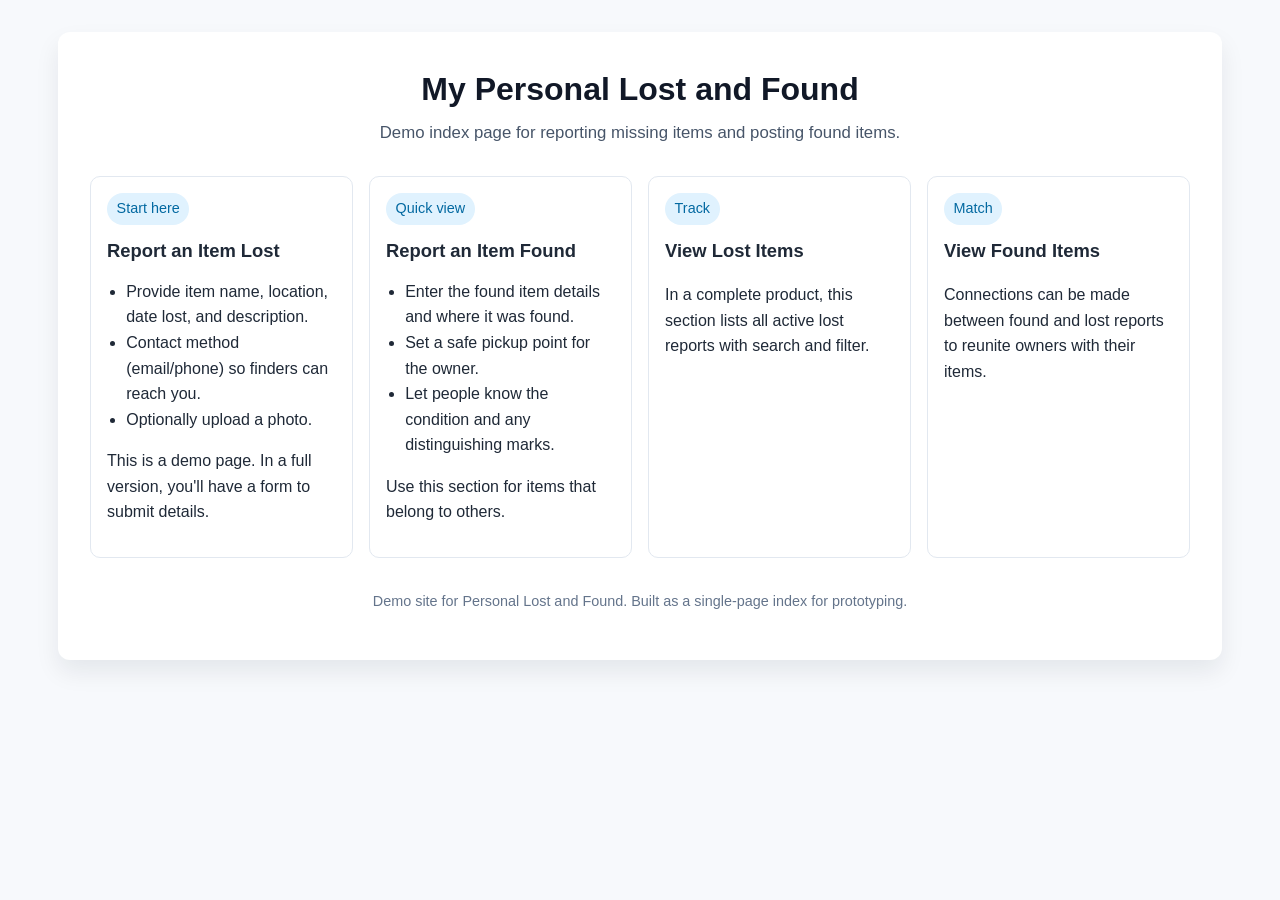
==== index.html @ 0f275112 "Added index and css" ====
<!DOCTYPE html>
<html lang="en">
<head>
  <meta charset="UTF-8" />
  <meta name="viewport" content="width=device-width, initial-scale=1.0" />
  <title>My Personal Lost and Found (Demo)</title>
  <link rel="stylesheet" href="styles.css" />
</head>
<body>
  <div class="container">
    <header>
      <h1>My Personal Lost and Found</h1>
      <p class="tagline">Demo index page for reporting missing items and posting found items.</p>
    </header>

    <section>
      <div class="grid">
        <article class="card">
          <span class="badge">Start here</span>
          <h2>Report an Item Lost</h2>
          <ul>
            <li>Provide item name, location, date lost, and description.</li>
            <li>Contact method (email/phone) so finders can reach you.</li>
            <li>Optionally upload a photo.</li>
          </ul>
          <p>This is a demo page. In a full version, you'll have a form to submit details.</p>
        </article>

        <article class="card">
          <span class="badge">Quick view</span>
          <h2>Report an Item Found</h2>
          <ul>
            <li>Enter the found item details and where it was found.</li>
            <li>Set a safe pickup point for the owner.</li>
            <li>Let people know the condition and any distinguishing marks.</li>
          </ul>
          <p>Use this section for items that belong to others.</p>
        </article>

        <article class="card">
          <span class="badge">Track</span>
          <h2>View Lost Items</h2>
          <p>In a complete product, this section lists all active lost reports with search and filter.</p>
        </article>

        <article class="card">
          <span class="badge">Match</span>
          <h2>View Found Items</h2>
          <p>Connections can be made between found and lost reports to reunite owners with their items.</p>
        </article>
      </div>
    </section>

    <footer>
      <p>Demo site for Personal Lost and Found. Built as a single-page index for prototyping.</p>
    </footer>
  </div>
</body>
</html>
---- styles.css ----
body {
  margin: 0;
  font-family: Arial, sans-serif;
  line-height: 1.6;
  background: #f7f9fc;
  color: #1f2937;
}

.container {
  width: min(1100px, 90%);
  margin: 2rem auto;
  background: #ffffff;
  border-radius: 12px;
  box-shadow: 0 12px 24px rgba(15, 23, 42, 0.08);
  padding: 2rem;
}

header {
  text-align: center;
}

h1 {
  margin: 0 0 0.3rem;
  color: #111827;
}

p.tagline {
  margin: 0 0 1.8rem;
  color: #475569;
  font-size: 1.05rem;
}

.grid {
  display: grid;
  gap: 1rem;
  grid-template-columns: repeat(auto-fit, minmax(250px, 1fr));
}

.card {
  border: 1px solid #e2e8f0;
  border-radius: 10px;
  padding: 1rem;
  background: #fff;
}

.card h2 {
  margin-top: 0;
  margin-bottom: 0.8rem;
  font-size: 1.15rem;
}

.card ul {
  margin: 0;
  padding-left: 1.2rem;
}

.badge {
  display: inline-block;
  font-size: 0.9rem;
  padding: 0.3rem 0.6rem;
  border-radius: 999px;
  background: #e0f2fe;
  color: #0369a1;
  margin-bottom: 0.7rem;
}

footer {
  margin-top: 2rem;
  text-align: center;
  color: #64748b;
  font-size: 0.9rem;
}
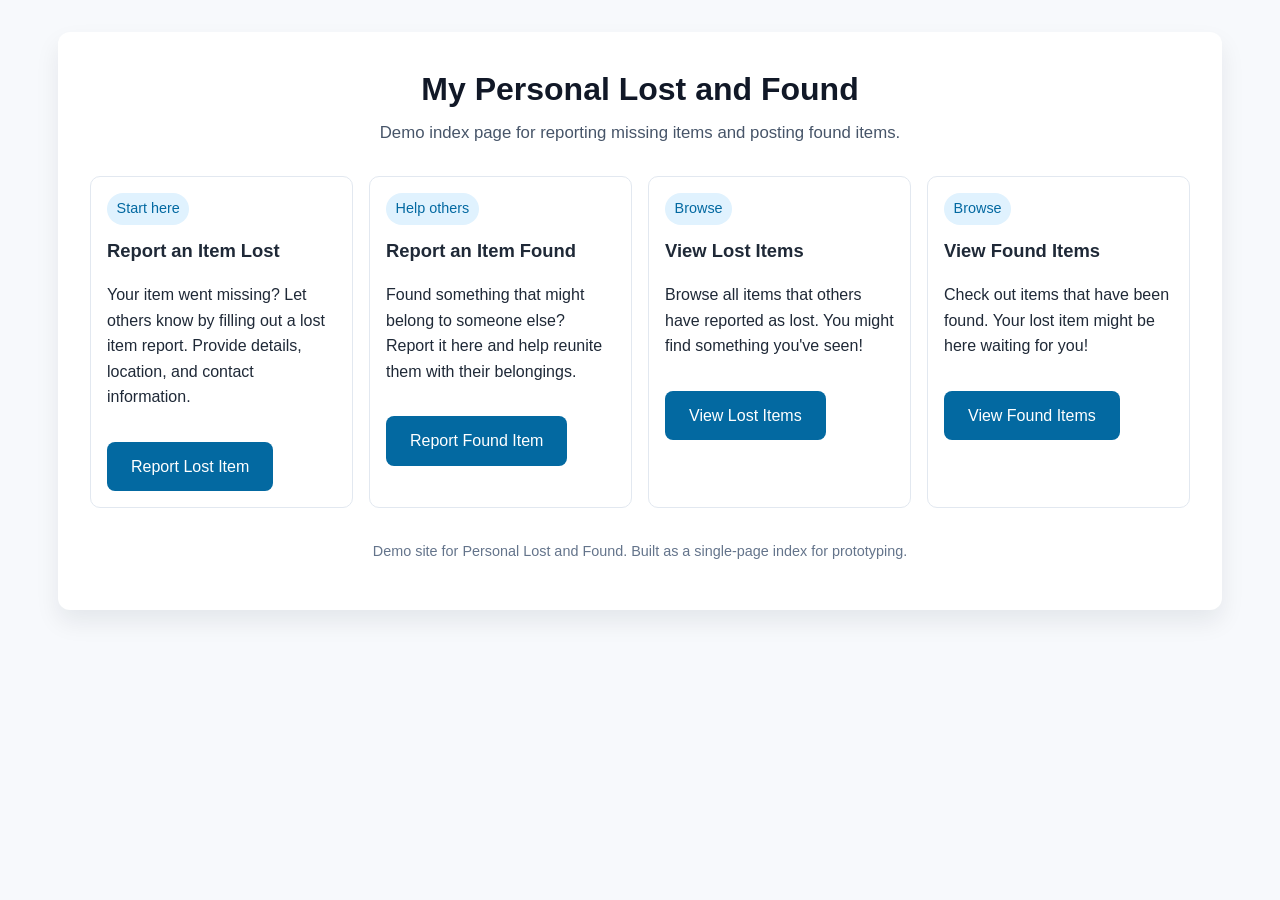
==== commit f608b7e5: "Added new pages" ====
--- a/index.html
+++ b/index.html
@@ -18,35 +18,29 @@
         <article class="card">
           <span class="badge">Start here</span>
           <h2>Report an Item Lost</h2>
-          <ul>
-            <li>Provide item name, location, date lost, and description.</li>
-            <li>Contact method (email/phone) so finders can reach you.</li>
-            <li>Optionally upload a photo.</li>
-          </ul>
-          <p>This is a demo page. In a full version, you'll have a form to submit details.</p>
+          <p>Your item went missing? Let others know by filling out a lost item report. Provide details, location, and contact information.</p>
+          <a href="report-lost.html" class="btn-primary">Report Lost Item</a>
         </article>
 
         <article class="card">
-          <span class="badge">Quick view</span>
+          <span class="badge">Help others</span>
           <h2>Report an Item Found</h2>
-          <ul>
-            <li>Enter the found item details and where it was found.</li>
-            <li>Set a safe pickup point for the owner.</li>
-            <li>Let people know the condition and any distinguishing marks.</li>
-          </ul>
-          <p>Use this section for items that belong to others.</p>
+          <p>Found something that might belong to someone else? Report it here and help reunite them with their belongings.</p>
+          <a href="report-found.html" class="btn-primary">Report Found Item</a>
         </article>
 
         <article class="card">
-          <span class="badge">Track</span>
+          <span class="badge">Browse</span>
           <h2>View Lost Items</h2>
-          <p>In a complete product, this section lists all active lost reports with search and filter.</p>
+          <p>Browse all items that others have reported as lost. You might find something you've seen!</p>
+          <a href="view-lost.html" class="btn-primary">View Lost Items</a>
         </article>
 
         <article class="card">
-          <span class="badge">Match</span>
+          <span class="badge">Browse</span>
           <h2>View Found Items</h2>
-          <p>Connections can be made between found and lost reports to reunite owners with their items.</p>
+          <p>Check out items that have been found. Your lost item might be here waiting for you!</p>
+          <a href="view-found.html" class="btn-primary">View Found Items</a>
         </article>
       </div>
     </section>
--- a/styles.css
+++ b/styles.css
@@ -70,3 +70,149 @@
   color: #64748b;
   font-size: 0.9rem;
 }
+
+/* Buttons */
+.btn-primary {
+  display: inline-block;
+  margin-top: 1rem;
+  padding: 0.75rem 1.5rem;
+  background: #0369a1;
+  color: white;
+  text-decoration: none;
+  border-radius: 8px;
+  font-weight: 500;
+  transition: background 0.3s ease;
+  border: none;
+  cursor: pointer;
+  font-size: 1rem;
+}
+
+.btn-primary:hover {
+  background: #0284c7;
+}
+
+.btn-secondary {
+  padding: 0.5rem 1rem;
+  background: #e0f2fe;
+  color: #0369a1;
+  border: 1px solid #0369a1;
+  border-radius: 6px;
+  font-weight: 500;
+  cursor: pointer;
+  transition: background 0.3s ease;
+  font-size: 0.9rem;
+}
+
+.btn-secondary:hover {
+  background: #cffafe;
+}
+
+.btn-submit {
+  background: #059669;
+  color: white;
+  padding: 0.75rem 2rem;
+  border: none;
+  border-radius: 8px;
+  font-size: 1rem;
+  font-weight: 500;
+  cursor: pointer;
+  transition: background 0.3s ease;
+}
+
+.btn-submit:hover {
+  background: #047857;
+}
+
+/* Back Link */
+.back-link {
+  display: inline-block;
+  margin-top: 1rem;
+  color: #0369a1;
+  text-decoration: none;
+  font-weight: 500;
+  transition: color 0.3s ease;
+}
+
+.back-link:hover {
+  color: #0284c7;
+}
+
+/* Form Styling */
+.form-section {
+  margin: 2rem 0;
+  padding: 2rem;
+  background: #f9fafb;
+  border-radius: 10px;
+  border: 1px solid #e5e7eb;
+}
+
+.form {
+  max-width: 600px;
+  margin: 0;
+}
+
+.form-group {
+  margin-bottom: 1.5rem;
+}
+
+.form-group label {
+  display: block;
+  margin-bottom: 0.5rem;
+  font-weight: 500;
+  color: #1f2937;
+}
+
+.form-group input,
+.form-group textarea {
+  width: 100%;
+  padding: 0.75rem;
+  border: 1px solid #d1d5db;
+  border-radius: 6px;
+  font-family: Arial, sans-serif;
+  font-size: 1rem;
+  box-sizing: border-box;
+}
+
+.form-group input:focus,
+.form-group textarea:focus {
+  outline: none;
+  border-color: #0369a1;
+  box-shadow: 0 0 0 3px rgba(3, 105, 161, 0.1);
+}
+
+.form-group textarea {
+  resize: vertical;
+}
+
+/* Items Grid */
+.items-grid {
+  display: grid;
+  gap: 1.5rem;
+  grid-template-columns: repeat(auto-fill, minmax(300px, 1fr));
+  margin: 2rem 0;
+}
+
+.item-card {
+  border: 1px solid #e2e8f0;
+  border-radius: 10px;
+  padding: 1.5rem;
+  background: #fff;
+  box-shadow: 0 1px 3px rgba(0, 0, 0, 0.05);
+}
+
+.item-card h3 {
+  margin-top: 0;
+  margin-bottom: 1rem;
+  color: #111827;
+  font-size: 1.25rem;
+}
+
+.item-card p {
+  margin: 0.5rem 0;
+  color: #374151;
+  font-size: 0.95rem;
+}
+
+.item-card strong {
+  color: #1f2937;
+}
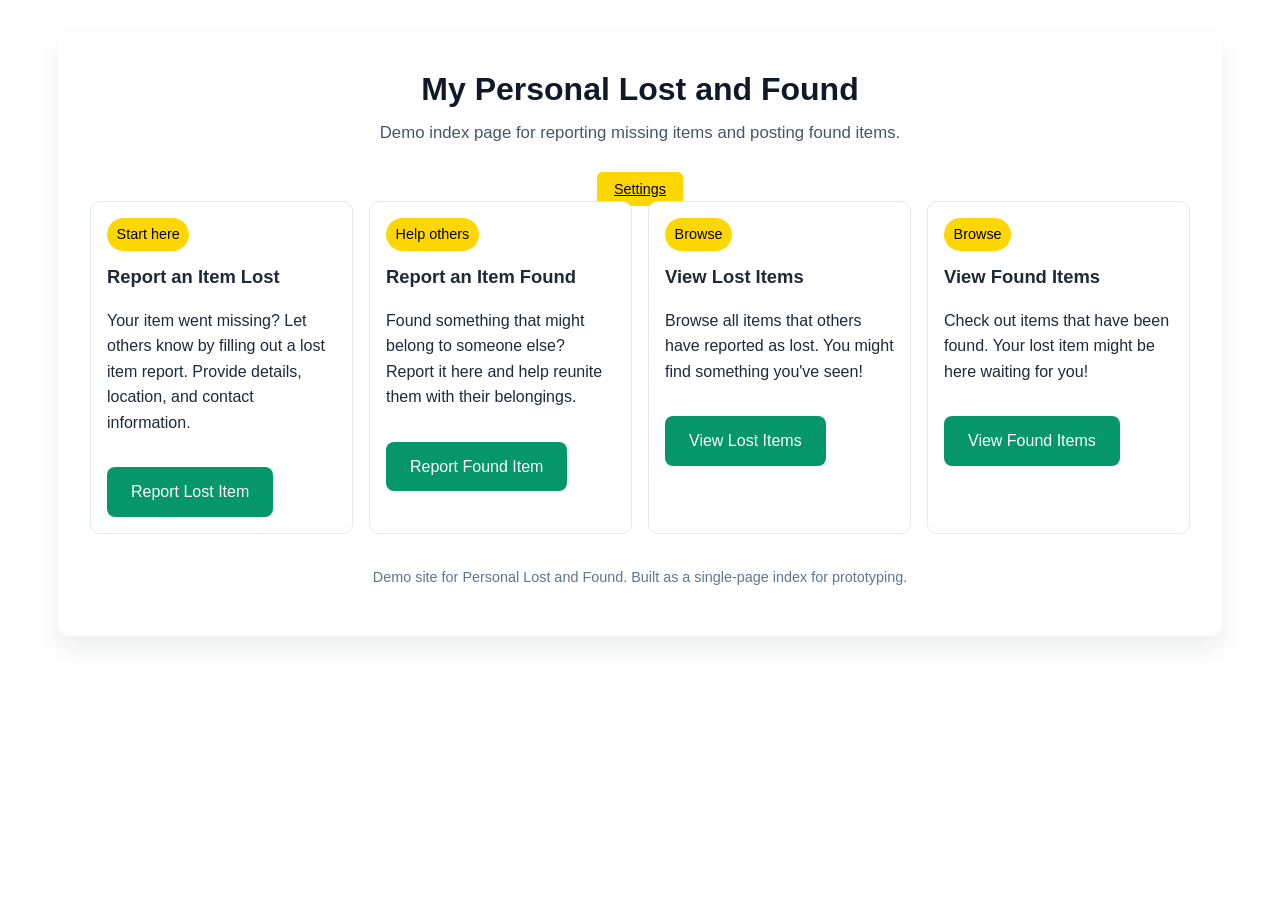
==== commit d370ff5e: "Made dark mode and settings page." ====
--- a/index.html
+++ b/index.html
@@ -11,6 +11,7 @@
     <header>
       <h1>My Personal Lost and Found</h1>
       <p class="tagline">Demo index page for reporting missing items and posting found items.</p>
+      <a href="settings.html" class="btn-secondary">Settings</a>
     </header>
 
     <section>
@@ -49,5 +50,13 @@
       <p>Demo site for Personal Lost and Found. Built as a single-page index for prototyping.</p>
     </footer>
   </div>
+
+  <script>
+    // Load saved theme
+    const savedTheme = localStorage.getItem('theme');
+    if (savedTheme === 'dark') {
+      document.body.classList.add('dark-mode');
+    }
+  </script>
 </body>
 </html>
--- a/styles.css
+++ b/styles.css
@@ -2,14 +2,14 @@
   margin: 0;
   font-family: Arial, sans-serif;
   line-height: 1.6;
-  background: #f7f9fc;
-  color: #1f2937;
+  background: var(--bg-color);
+  color: var(--text-color);
 }
 
 .container {
   width: min(1100px, 90%);
   margin: 2rem auto;
-  background: #ffffff;
+  background: var(--container-bg);
   border-radius: 12px;
   box-shadow: 0 12px 24px rgba(15, 23, 42, 0.08);
   padding: 2rem;
@@ -21,12 +21,12 @@
 
 h1 {
   margin: 0 0 0.3rem;
-  color: #111827;
+  color: var(--heading-color);
 }
 
 p.tagline {
   margin: 0 0 1.8rem;
-  color: #475569;
+  color: var(--tagline-color);
   font-size: 1.05rem;
 }
 
@@ -37,10 +37,10 @@
 }
 
 .card {
-  border: 1px solid #e2e8f0;
+  border: 1px solid var(--border-color);
   border-radius: 10px;
   padding: 1rem;
-  background: #fff;
+  background: var(--card-bg);
 }
 
 .card h2 {
@@ -59,15 +59,15 @@
   font-size: 0.9rem;
   padding: 0.3rem 0.6rem;
   border-radius: 999px;
-  background: #e0f2fe;
-  color: #0369a1;
+  background: var(--badge-bg);
+  color: var(--badge-text);
   margin-bottom: 0.7rem;
 }
 
 footer {
   margin-top: 2rem;
   text-align: center;
-  color: #64748b;
+  color: var(--footer-color);
   font-size: 0.9rem;
 }
 
@@ -76,8 +76,8 @@
   display: inline-block;
   margin-top: 1rem;
   padding: 0.75rem 1.5rem;
-  background: #0369a1;
-  color: white;
+  background: var(--primary-bg);
+  color: var(--primary-text);
   text-decoration: none;
   border-radius: 8px;
   font-weight: 500;
@@ -88,14 +88,14 @@
 }
 
 .btn-primary:hover {
-  background: #0284c7;
+  background: var(--primary-hover);
 }
 
 .btn-secondary {
   padding: 0.5rem 1rem;
-  background: #e0f2fe;
-  color: #0369a1;
-  border: 1px solid #0369a1;
+  background: var(--secondary-bg);
+  color: var(--secondary-text);
+  border: 1px solid var(--secondary-border);
   border-radius: 6px;
   font-weight: 500;
   cursor: pointer;
@@ -104,12 +104,12 @@
 }
 
 .btn-secondary:hover {
-  background: #cffafe;
+  background: var(--secondary-hover);
 }
 
 .btn-submit {
-  background: #059669;
-  color: white;
+  background: var(--submit-bg);
+  color: var(--submit-text);
   padding: 0.75rem 2rem;
   border: none;
   border-radius: 8px;
@@ -120,30 +120,30 @@
 }
 
 .btn-submit:hover {
-  background: #047857;
+  background: var(--submit-hover);
 }
 
 /* Back Link */
 .back-link {
   display: inline-block;
   margin-top: 1rem;
-  color: #0369a1;
+  color: var(--link-color);
   text-decoration: none;
   font-weight: 500;
   transition: color 0.3s ease;
 }
 
 .back-link:hover {
-  color: #0284c7;
+  color: var(--link-hover);
 }
 
 /* Form Styling */
 .form-section {
   margin: 2rem 0;
   padding: 2rem;
-  background: #f9fafb;
+  background: var(--form-bg);
   border-radius: 10px;
-  border: 1px solid #e5e7eb;
+  border: 1px solid var(--form-border);
 }
 
 .form {
@@ -159,24 +159,26 @@
   display: block;
   margin-bottom: 0.5rem;
   font-weight: 500;
-  color: #1f2937;
+  color: var(--label-color);
 }
 
 .form-group input,
 .form-group textarea {
   width: 100%;
   padding: 0.75rem;
-  border: 1px solid #d1d5db;
+  border: 1px solid var(--input-border);
   border-radius: 6px;
   font-family: Arial, sans-serif;
   font-size: 1rem;
   box-sizing: border-box;
+  background: var(--input-bg);
+  color: var(--input-text);
 }
 
 .form-group input:focus,
 .form-group textarea:focus {
   outline: none;
-  border-color: #0369a1;
+  border-color: var(--primary-bg);
   box-shadow: 0 0 0 3px rgba(3, 105, 161, 0.1);
 }
 
@@ -193,26 +195,122 @@
 }
 
 .item-card {
-  border: 1px solid #e2e8f0;
+  border: 1px solid var(--border-color);
   border-radius: 10px;
   padding: 1.5rem;
-  background: #fff;
+  background: var(--card-bg);
   box-shadow: 0 1px 3px rgba(0, 0, 0, 0.05);
 }
 
 .item-card h3 {
   margin-top: 0;
   margin-bottom: 1rem;
-  color: #111827;
+  color: var(--heading-color);
   font-size: 1.25rem;
 }
 
 .item-card p {
   margin: 0.5rem 0;
-  color: #374151;
+  color: var(--text-color);
   font-size: 0.95rem;
 }
 
 .item-card strong {
-  color: #1f2937;
-}
+  color: var(--text-color);
+}
+
+/* Toggle Switch */
+.toggle-label {
+  position: relative;
+  display: inline-block;
+  width: 60px;
+  height: 34px;
+  background-color: var(--secondary-bg);
+  border-radius: 34px;
+  cursor: pointer;
+  margin-left: 10px;
+}
+
+.toggle-label::after {
+  content: "";
+  position: absolute;
+  width: 26px;
+  height: 26px;
+  border-radius: 50%;
+  background-color: white;
+  top: 4px;
+  left: 4px;
+  transition: transform 0.3s;
+}
+
+input[type="checkbox"]:checked + .toggle-label::after {
+  transform: translateX(26px);
+}
+
+input[type="checkbox"] {
+  display: none;
+}
+
+/* CSS Variables for Light Mode */
+:root {
+  --bg-color: #ffffff;
+  --text-color: #1f2937;
+  --container-bg: #ffffff;
+  --heading-color: #111827;
+  --tagline-color: #475569;
+  --border-color: #e2e8f0;
+  --card-bg: #fff;
+  --badge-bg: #FFD700;
+  --badge-text: #000000;
+  --footer-color: #64748b;
+  --primary-bg: #059669;
+  --primary-text: white;
+  --primary-hover: #047857;
+  --secondary-bg: #FFD700;
+  --secondary-text: #000000;
+  --secondary-border: #FFD700;
+  --secondary-hover: #FFE55C;
+  --submit-bg: #059669;
+  --submit-text: white;
+  --submit-hover: #047857;
+  --link-color: #059669;
+  --link-hover: #047857;
+  --form-bg: #f9fafb;
+  --form-border: #e5e7eb;
+  --label-color: #1f2937;
+  --input-border: #d1d5db;
+  --input-bg: #ffffff;
+  --input-text: #1f2937;
+}
+
+/* Dark Mode Variables */
+.dark-mode {
+  --bg-color: #000000;
+  --text-color: #ffffff;
+  --container-bg: #1a1a1a;
+  --heading-color: #ffffff;
+  --tagline-color: #cccccc;
+  --border-color: #333333;
+  --card-bg: #2a2a2a;
+  --badge-bg: #B8860B;
+  --badge-text: #ffffff;
+  --footer-color: #cccccc;
+  --primary-bg: #004d40;
+  --primary-text: white;
+  --primary-hover: #003d33;
+  --secondary-bg: #B8860B;
+  --secondary-text: #ffffff;
+  --secondary-border: #B8860B;
+  --secondary-hover: #DAA520;
+  --submit-bg: #004d40;
+  --submit-text: white;
+  --submit-hover: #003d33;
+  --link-color: #004d40;
+  --link-hover: #003d33;
+  --form-bg: #2a2a2a;
+  --form-border: #333333;
+  --label-color: #ffffff;
+  --input-border: #333333;
+  --input-bg: #1a1a1a;
+  --input-text: #ffffff;
+}
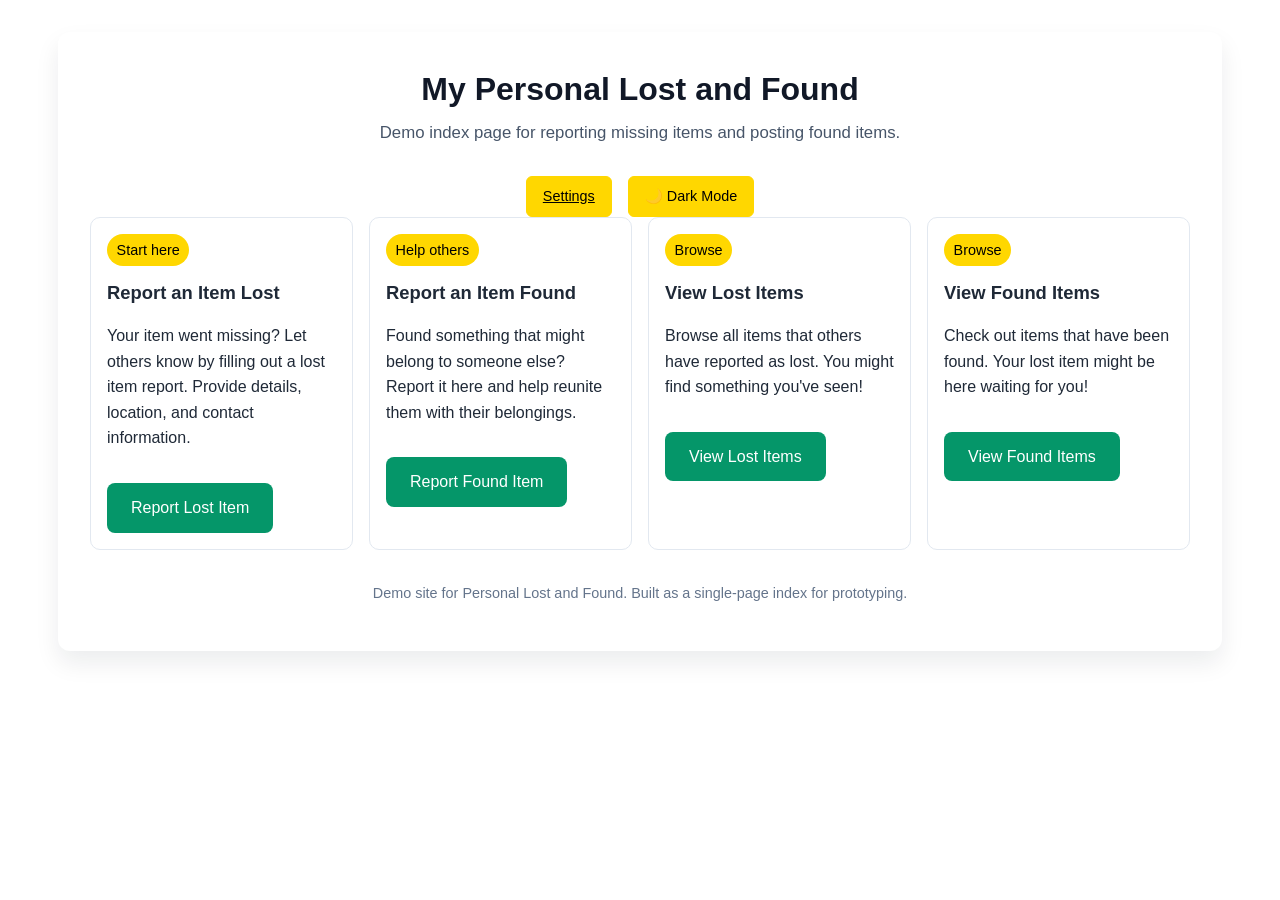
==== commit 3d06beda: "just a test :" ====
--- a/index.html
+++ b/index.html
@@ -11,7 +11,10 @@
     <header>
       <h1>My Personal Lost and Found</h1>
       <p class="tagline">Demo index page for reporting missing items and posting found items.</p>
-      <a href="settings.html" class="btn-secondary">Settings</a>
+      <div style="display: flex; gap: 1rem; justify-content: center;">
+        <a href="settings.html" class="btn-secondary">Settings</a>
+        <button id="theme-btn" class="btn-secondary" style="cursor: pointer;">🌙 Dark Mode</button>
+      </div>
     </header>
 
     <section>
@@ -57,6 +60,20 @@
     if (savedTheme === 'dark') {
       document.body.classList.add('dark-mode');
     }
+    
+    // Theme toggle button
+    const themeBtn = document.getElementById('theme-btn');
+    if (themeBtn) {
+      const updateThemeBtn = () => {
+        themeBtn.textContent = document.body.classList.contains('dark-mode') ? '☀️ Light Mode' : '🌙 Dark Mode';
+      };
+      updateThemeBtn();
+      themeBtn.addEventListener('click', () => {
+        document.body.classList.toggle('dark-mode');
+        localStorage.setItem('theme', document.body.classList.contains('dark-mode') ? 'dark' : 'light');
+        updateThemeBtn();
+      });
+    }
   </script>
 </body>
 </html>
--- a/styles.css
+++ b/styles.css
@@ -285,32 +285,32 @@
 
 /* Dark Mode Variables */
 .dark-mode {
-  --bg-color: #000000;
+  --bg-color: #0f172a;
   --text-color: #ffffff;
-  --container-bg: #1a1a1a;
-  --heading-color: #ffffff;
-  --tagline-color: #cccccc;
-  --border-color: #333333;
-  --card-bg: #2a2a2a;
-  --badge-bg: #B8860B;
-  --badge-text: #ffffff;
-  --footer-color: #cccccc;
-  --primary-bg: #004d40;
-  --primary-text: white;
-  --primary-hover: #003d33;
-  --secondary-bg: #B8860B;
-  --secondary-text: #ffffff;
-  --secondary-border: #B8860B;
-  --secondary-hover: #DAA520;
-  --submit-bg: #004d40;
-  --submit-text: white;
-  --submit-hover: #003d33;
-  --link-color: #004d40;
-  --link-hover: #003d33;
-  --form-bg: #2a2a2a;
-  --form-border: #333333;
-  --label-color: #ffffff;
-  --input-border: #333333;
-  --input-bg: #1a1a1a;
+  --container-bg: #1e293b;
+  --heading-color: #fef3c7;
+  --tagline-color: #cbd5e1;
+  --border-color: #334155;
+  --card-bg: #334155;
+  --badge-bg: #fcd34d;
+  --badge-text: #1e293b;
+  --footer-color: #cbd5e1;
+  --primary-bg: #10b981;
+  --primary-text: #1e293b;
+  --primary-hover: #059669;
+  --secondary-bg: #fbbf24;
+  --secondary-text: #1e293b;
+  --secondary-border: #fbbf24;
+  --secondary-hover: #fcd34d;
+  --submit-bg: #10b981;
+  --submit-text: #1e293b;
+  --submit-hover: #059669;
+  --link-color: #10b981;
+  --link-hover: #059669;
+  --form-bg: #1e293b;
+  --form-border: #334155;
+  --label-color: #fef3c7;
+  --input-border: #475569;
+  --input-bg: #0f172a;
   --input-text: #ffffff;
 }
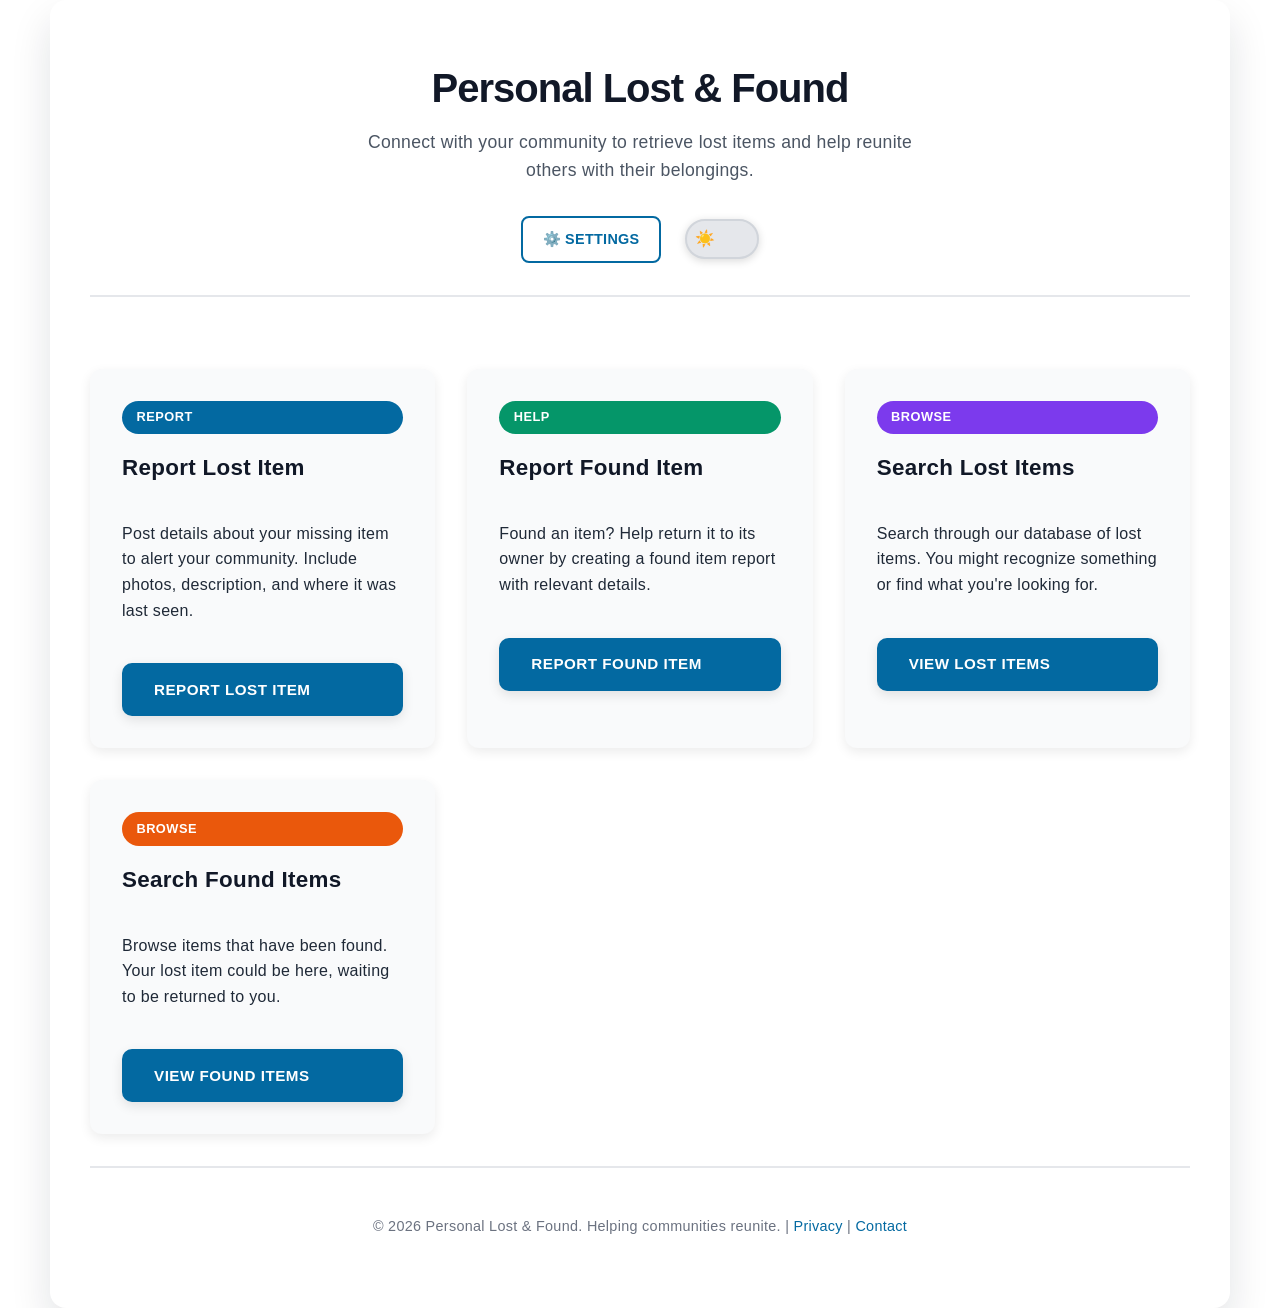
==== commit 7dd90e1f: "better" ====
--- a/index.html
+++ b/index.html
@@ -9,71 +9,86 @@
 <body>
   <div class="container">
     <header>
-      <h1>My Personal Lost and Found</h1>
-      <p class="tagline">Demo index page for reporting missing items and posting found items.</p>
-      <div style="display: flex; gap: 1rem; justify-content: center;">
-        <a href="settings.html" class="btn-secondary">Settings</a>
-        <button id="theme-btn" class="btn-secondary" style="cursor: pointer;">🌙 Dark Mode</button>
+      <h1>Personal Lost & Found</h1>
+      <p class="tagline">Connect with your community to retrieve lost items and help reunite others with their belongings.</p>
+      <div class="header-controls">
+        <a href="settings.html" class="btn-secondary">⚙️ Settings</a>
+        <div class="theme-toggle-wrapper">
+          <input type="checkbox" id="theme-toggle" class="theme-toggle-input" />
+          <label for="theme-toggle" class="theme-toggle-label"></label>
+        </div>
       </div>
     </header>
 
     <section>
       <div class="grid">
         <article class="card">
-          <span class="badge">Start here</span>
-          <h2>Report an Item Lost</h2>
-          <p>Your item went missing? Let others know by filling out a lost item report. Provide details, location, and contact information.</p>
+          <span class="badge badge-primary">Report</span>
+          <h2>Report Lost Item</h2>
+          <p>Post details about your missing item to alert your community. Include photos, description, and where it was last seen.</p>
           <a href="report-lost.html" class="btn-primary">Report Lost Item</a>
         </article>
 
         <article class="card">
-          <span class="badge">Help others</span>
-          <h2>Report an Item Found</h2>
-          <p>Found something that might belong to someone else? Report it here and help reunite them with their belongings.</p>
+          <span class="badge badge-success">Help</span>
+          <h2>Report Found Item</h2>
+          <p>Found an item? Help return it to its owner by creating a found item report with relevant details.</p>
           <a href="report-found.html" class="btn-primary">Report Found Item</a>
         </article>
 
         <article class="card">
-          <span class="badge">Browse</span>
-          <h2>View Lost Items</h2>
-          <p>Browse all items that others have reported as lost. You might find something you've seen!</p>
+          <span class="badge badge-info">Browse</span>
+          <h2>Search Lost Items</h2>
+          <p>Search through our database of lost items. You might recognize something or find what you're looking for.</p>
           <a href="view-lost.html" class="btn-primary">View Lost Items</a>
         </article>
 
         <article class="card">
-          <span class="badge">Browse</span>
-          <h2>View Found Items</h2>
-          <p>Check out items that have been found. Your lost item might be here waiting for you!</p>
+          <span class="badge badge-secondary">Browse</span>
+          <h2>Search Found Items</h2>
+          <p>Browse items that have been found. Your lost item could be here, waiting to be returned to you.</p>
           <a href="view-found.html" class="btn-primary">View Found Items</a>
         </article>
       </div>
     </section>
 
     <footer>
-      <p>Demo site for Personal Lost and Found. Built as a single-page index for prototyping.</p>
+      <p>&copy; 2026 Personal Lost & Found. Helping communities reunite. | <a href="#" class="footer-link">Privacy</a> | <a href="#" class="footer-link">Contact</a></p>
     </footer>
   </div>
 
   <script>
+    // Store user IP in cookie
+    function storeUserIP() {
+      fetch('https://api.ipify.org?format=json')
+        .then(response => response.json())
+        .then(data => {
+          const ip = data.ip;
+          const date = new Date();
+          date.setTime(date.getTime() + 30 * 24 * 60 * 60 * 1000); // 30 days
+          document.cookie = `user_ip=${ip}; expires=${date.toUTCString()}; path=/`;
+        })
+        .catch(err => console.log('Could not fetch IP'));
+    }
+    
     // Load saved theme
     const savedTheme = localStorage.getItem('theme');
     if (savedTheme === 'dark') {
       document.body.classList.add('dark-mode');
+      document.getElementById('theme-toggle').checked = true;
     }
     
-    // Theme toggle button
-    const themeBtn = document.getElementById('theme-btn');
-    if (themeBtn) {
-      const updateThemeBtn = () => {
-        themeBtn.textContent = document.body.classList.contains('dark-mode') ? '☀️ Light Mode' : '🌙 Dark Mode';
-      };
-      updateThemeBtn();
-      themeBtn.addEventListener('click', () => {
+    // Theme toggle
+    const themeToggle = document.getElementById('theme-toggle');
+    if (themeToggle) {
+      themeToggle.addEventListener('change', () => {
         document.body.classList.toggle('dark-mode');
         localStorage.setItem('theme', document.body.classList.contains('dark-mode') ? 'dark' : 'light');
-        updateThemeBtn();
       });
     }
+    
+    // Store IP on load
+    storeUserIP();
   </script>
 </body>
 </html>
--- a/styles.css
+++ b/styles.css
@@ -1,52 +1,144 @@
 body {
   margin: 0;
-  font-family: Arial, sans-serif;
+  font-family: -apple-system, BlinkMacSystemFont, 'Segoe UI', 'Roboto', 'Oxygen', 'Ubuntu', 'Cantarell', 'Fira Sans', 'Droid Sans', 'Helvetica Neue', sans-serif;
   line-height: 1.6;
   background: var(--bg-color);
   color: var(--text-color);
+  letter-spacing: 0.3px;
 }
 
 .container {
   width: min(1100px, 90%);
-  margin: 2rem auto;
+  margin: 0 auto;
   background: var(--container-bg);
-  border-radius: 12px;
-  box-shadow: 0 12px 24px rgba(15, 23, 42, 0.08);
-  padding: 2rem;
+  border-radius: 16px;
+  box-shadow: 0 20px 40px rgba(15, 23, 42, 0.12);
+  padding: 3.5rem 2.5rem;
+  min-height: 100vh;
+  display: flex;
+  flex-direction: column;
 }
 
 header {
   text-align: center;
+  margin-bottom: 2.5rem;
+  border-bottom: 2px solid var(--border-color);
+  padding-bottom: 2rem;
 }
 
 h1 {
-  margin: 0 0 0.3rem;
+  margin: 0 0 0.5rem;
   color: var(--heading-color);
+  font-size: 2.5rem;
+  font-weight: 700;
+  letter-spacing: -1px;
 }
 
 p.tagline {
-  margin: 0 0 1.8rem;
+  margin: 0 0 2rem;
   color: var(--tagline-color);
-  font-size: 1.05rem;
+  font-size: 1.1rem;
+  font-weight: 400;
+  max-width: 600px;
+  margin-left: auto;
+  margin-right: auto;
+}
+
+.header-controls {
+  display: flex;
+  gap: 1.5rem;
+  justify-content: center;
+  align-items: center;
+  flex-wrap: wrap;
+}
+
+/* Theme Toggle Switch */
+.theme-toggle-wrapper {
+  display: flex;
+  align-items: center;
+}
+
+.theme-toggle-input {
+  display: none;
+}
+
+.theme-toggle-label {
+  position: relative;
+  display: inline-block;
+  width: 70px;
+  height: 36px;
+  background-color: var(--toggle-bg);
+  border-radius: 34px;
+  cursor: pointer;
+  transition: background-color 0.3s ease;
+  border: 2px solid var(--toggle-border);
+  box-shadow: 0 2px 8px rgba(0, 0, 0, 0.15);
+}
+
+.theme-toggle-label::before {
+  content: "☀️";
+  position: absolute;
+  left: 8px;
+  top: 50%;
+  transform: translateY(-50%);
+  font-size: 1rem;
+  opacity: 1;
+  transition: opacity 0.3s ease;
+}
+
+.theme-toggle-label::after {
+  content: "🌙";
+  position: absolute;
+  right: 8px;
+  top: 50%;
+  transform: translateY(-50%);
+  font-size: 1rem;
+  opacity: 0;
+  transition: opacity 0.3s ease;
+}
+
+.theme-toggle-input:checked + .theme-toggle-label {
+  background-color: var(--toggle-checked-bg);
+  border-color: var(--toggle-checked-border);
+}
+
+.theme-toggle-input:checked + .theme-toggle-label::before {
+  opacity: 0;
+}
+
+.theme-toggle-input:checked + .theme-toggle-label::after {
+  opacity: 1;
 }
 
 .grid {
   display: grid;
-  gap: 1rem;
-  grid-template-columns: repeat(auto-fit, minmax(250px, 1fr));
+  gap: 2rem;
+  grid-template-columns: repeat(auto-fit, minmax(280px, 1fr));
+  margin: 2rem 0;
 }
 
 .card {
-  border: 1px solid var(--border-color);
-  border-radius: 10px;
-  padding: 1rem;
+  border: none;
+  border-radius: 12px;
+  padding: 2rem;
   background: var(--card-bg);
+  box-shadow: 0 4px 12px rgba(0, 0, 0, 0.08);
+  transition: all 0.3s ease;
+  display: flex;
+  flex-direction: column;
+}
+
+.card:hover {
+  transform: translateY(-6px);
+  box-shadow: 0 12px 24px rgba(0, 0, 0, 0.15);
 }
 
 .card h2 {
   margin-top: 0;
-  margin-bottom: 0.8rem;
-  font-size: 1.15rem;
+  margin-bottom: 1.2rem;
+  font-size: 1.4rem;
+  font-weight: 600;
+  color: var(--heading-color);
 }
 
 .card ul {
@@ -56,71 +148,124 @@
 
 .badge {
   display: inline-block;
-  font-size: 0.9rem;
-  padding: 0.3rem 0.6rem;
+  font-size: 0.8rem;
+  padding: 0.4rem 0.9rem;
   border-radius: 999px;
   background: var(--badge-bg);
   color: var(--badge-text);
-  margin-bottom: 0.7rem;
+  margin-bottom: 1rem;
+  font-weight: 600;
+  text-transform: uppercase;
+  letter-spacing: 0.5px;
+}
+
+.badge-primary {
+  background: #0369a1;
+  color: white;
+}
+
+.badge-success {
+  background: #059669;
+  color: white;
+}
+
+.badge-info {
+  background: #7c3aed;
+  color: white;
+}
+
+.badge-secondary {
+  background: #ea580c;
+  color: white;
 }
 
 footer {
-  margin-top: 2rem;
+  margin-top: auto;
+  padding-top: 2rem;
+  border-top: 2px solid var(--border-color);
   text-align: center;
   color: var(--footer-color);
   font-size: 0.9rem;
 }
 
+.footer-link {
+  color: var(--link-color);
+  text-decoration: none;
+  font-weight: 500;
+  transition: color 0.3s ease;
+}
+
+.footer-link:hover {
+  color: var(--link-hover);
+  text-decoration: underline;
+}
+
 /* Buttons */
 .btn-primary {
   display: inline-block;
-  margin-top: 1rem;
-  padding: 0.75rem 1.5rem;
+  margin-top: 1.5rem;
+  padding: 0.9rem 2rem;
   background: var(--primary-bg);
   color: var(--primary-text);
   text-decoration: none;
-  border-radius: 8px;
-  font-weight: 500;
-  transition: background 0.3s ease;
+  border-radius: 10px;
+  font-weight: 600;
+  transition: all 0.3s ease;
   border: none;
   cursor: pointer;
-  font-size: 1rem;
+  font-size: 0.95rem;
+  text-transform: uppercase;
+  letter-spacing: 0.5px;
+  box-shadow: 0 4px 12px rgba(0, 0, 0, 0.1);
 }
 
 .btn-primary:hover {
   background: var(--primary-hover);
+  transform: translateY(-2px);
+  box-shadow: 0 8px 20px rgba(0, 0, 0, 0.15);
 }
 
 .btn-secondary {
-  padding: 0.5rem 1rem;
+  padding: 0.6rem 1.2rem;
   background: var(--secondary-bg);
   color: var(--secondary-text);
-  border: 1px solid var(--secondary-border);
-  border-radius: 6px;
-  font-weight: 500;
+  border: 2px solid var(--secondary-border);
+  border-radius: 8px;
+  font-weight: 600;
   cursor: pointer;
-  transition: background 0.3s ease;
+  transition: all 0.3s ease;
   font-size: 0.9rem;
+  text-decoration: none;
+  display: inline-block;
+  text-transform: uppercase;
+  letter-spacing: 0.3px;
 }
 
 .btn-secondary:hover {
   background: var(--secondary-hover);
+  transform: translateY(-2px);
+  box-shadow: 0 4px 12px rgba(0, 0, 0, 0.1);
 }
 
 .btn-submit {
   background: var(--submit-bg);
   color: var(--submit-text);
-  padding: 0.75rem 2rem;
+  padding: 1rem 2.5rem;
   border: none;
-  border-radius: 8px;
-  font-size: 1rem;
-  font-weight: 500;
+  border-radius: 10px;
+  font-size: 0.95rem;
+  font-weight: 600;
   cursor: pointer;
-  transition: background 0.3s ease;
+  transition: all 0.3s ease;
+  text-transform: uppercase;
+  letter-spacing: 0.5px;
+  box-shadow: 0 4px 12px rgba(0, 0, 0, 0.1);
 }
 
 .btn-submit:hover {
   background: var(--submit-hover);
+  transform: translateY(-2px);
+  box-shadow: 0 8px 20px rgba(0, 0, 0, 0.15);
 }
 
 /* Back Link */
@@ -129,21 +274,26 @@
   margin-top: 1rem;
   color: var(--link-color);
   text-decoration: none;
-  font-weight: 500;
-  transition: color 0.3s ease;
+  font-weight: 600;
+  transition: all 0.3s ease;
+  font-size: 0.95rem;
+  text-transform: uppercase;
+  letter-spacing: 0.3px;
 }
 
 .back-link:hover {
   color: var(--link-hover);
+  text-decoration: underline;
 }
 
 /* Form Styling */
 .form-section {
   margin: 2rem 0;
-  padding: 2rem;
+  padding: 2.5rem;
   background: var(--form-bg);
-  border-radius: 10px;
+  border-radius: 12px;
   border: 1px solid var(--form-border);
+  box-shadow: 0 4px 12px rgba(0, 0, 0, 0.05);
 }
 
 .form {
@@ -157,29 +307,33 @@
 
 .form-group label {
   display: block;
-  margin-bottom: 0.5rem;
-  font-weight: 500;
+  margin-bottom: 0.6rem;
+  font-weight: 600;
   color: var(--label-color);
+  text-transform: uppercase;
+  font-size: 0.85rem;
+  letter-spacing: 0.5px;
 }
 
 .form-group input,
 .form-group textarea {
   width: 100%;
-  padding: 0.75rem;
-  border: 1px solid var(--input-border);
-  border-radius: 6px;
-  font-family: Arial, sans-serif;
-  font-size: 1rem;
+  padding: 0.9rem;
+  border: 2px solid var(--input-border);
+  border-radius: 8px;
+  font-family: -apple-system, BlinkMacSystemFont, 'Segoe UI', 'Roboto', 'Oxygen', 'Ubuntu', 'Cantarell', 'Fira Sans', 'Droid Sans', 'Helvetica Neue', sans-serif;
+  font-size: 0.95rem;
   box-sizing: border-box;
   background: var(--input-bg);
   color: var(--input-text);
+  transition: all 0.3s ease;
 }
 
 .form-group input:focus,
 .form-group textarea:focus {
   outline: none;
   border-color: var(--primary-bg);
-  box-shadow: 0 0 0 3px rgba(3, 105, 161, 0.1);
+  box-shadow: 0 0 0 4px rgba(6, 182, 212, 0.1);
 }
 
 .form-group textarea {
@@ -220,35 +374,61 @@
 }
 
 /* Toggle Switch */
-.toggle-label {
+.theme-toggle-wrapper {
+  display: flex;
+  align-items: center;
+}
+
+.theme-toggle-input {
+  display: none;
+}
+
+.theme-toggle-label {
   position: relative;
   display: inline-block;
-  width: 60px;
-  height: 34px;
-  background-color: var(--secondary-bg);
+  width: 70px;
+  height: 36px;
+  background-color: var(--toggle-bg);
   border-radius: 34px;
   cursor: pointer;
-  margin-left: 10px;
-}
-
-.toggle-label::after {
-  content: "";
+  transition: background-color 0.3s ease;
+  border: 2px solid var(--toggle-border);
+  box-shadow: 0 2px 8px rgba(0, 0, 0, 0.15);
+}
+
+.theme-toggle-label::before {
+  content: "☀️";
   position: absolute;
-  width: 26px;
-  height: 26px;
-  border-radius: 50%;
-  background-color: white;
-  top: 4px;
-  left: 4px;
-  transition: transform 0.3s;
-}
-
-input[type="checkbox"]:checked + .toggle-label::after {
-  transform: translateX(26px);
-}
-
-input[type="checkbox"] {
-  display: none;
+  left: 8px;
+  top: 50%;
+  transform: translateY(-50%);
+  font-size: 1rem;
+  opacity: 1;
+  transition: opacity 0.3s ease;
+}
+
+.theme-toggle-label::after {
+  content: "🌙";
+  position: absolute;
+  right: 8px;
+  top: 50%;
+  transform: translateY(-50%);
+  font-size: 1rem;
+  opacity: 0;
+  transition: opacity 0.3s ease;
+}
+
+.theme-toggle-input:checked + .theme-toggle-label {
+  background-color: var(--toggle-checked-bg);
+  border-color: var(--toggle-checked-border);
+}
+
+.theme-toggle-input:checked + .theme-toggle-label::before {
+  opacity: 0;
+}
+
+.theme-toggle-input:checked + .theme-toggle-label::after {
+  opacity: 1;
 }
 
 /* CSS Variables for Light Mode */
@@ -257,60 +437,68 @@
   --text-color: #1f2937;
   --container-bg: #ffffff;
   --heading-color: #111827;
-  --tagline-color: #475569;
-  --border-color: #e2e8f0;
-  --card-bg: #fff;
+  --tagline-color: #4b5563;
+  --border-color: #e5e7eb;
+  --card-bg: #f9fafb;
   --badge-bg: #FFD700;
   --badge-text: #000000;
-  --footer-color: #64748b;
-  --primary-bg: #059669;
+  --footer-color: #6b7280;
+  --primary-bg: #0369a1;
   --primary-text: white;
-  --primary-hover: #047857;
-  --secondary-bg: #FFD700;
-  --secondary-text: #000000;
-  --secondary-border: #FFD700;
-  --secondary-hover: #FFE55C;
-  --submit-bg: #059669;
+  --primary-hover: #0284c7;
+  --secondary-bg: #ffffff;
+  --secondary-text: #0369a1;
+  --secondary-border: #0369a1;
+  --secondary-hover: #f0f9ff;
+  --submit-bg: #0369a1;
   --submit-text: white;
-  --submit-hover: #047857;
-  --link-color: #059669;
-  --link-hover: #047857;
+  --submit-hover: #0284c7;
+  --link-color: #0369a1;
+  --link-hover: #0284c7;
   --form-bg: #f9fafb;
   --form-border: #e5e7eb;
   --label-color: #1f2937;
   --input-border: #d1d5db;
   --input-bg: #ffffff;
   --input-text: #1f2937;
+  --toggle-bg: #e5e7eb;
+  --toggle-border: #d1d5db;
+  --toggle-checked-bg: #0369a1;
+  --toggle-checked-border: #0284c7;
 }
 
 /* Dark Mode Variables */
 .dark-mode {
   --bg-color: #0f172a;
-  --text-color: #ffffff;
+  --text-color: #f1f5f9;
   --container-bg: #1e293b;
-  --heading-color: #fef3c7;
+  --heading-color: #e0e7ff;
   --tagline-color: #cbd5e1;
   --border-color: #334155;
-  --card-bg: #334155;
+  --card-bg: #1e293b;
   --badge-bg: #fcd34d;
   --badge-text: #1e293b;
   --footer-color: #cbd5e1;
-  --primary-bg: #10b981;
+  --primary-bg: #0ea5e9;
   --primary-text: #1e293b;
-  --primary-hover: #059669;
-  --secondary-bg: #fbbf24;
-  --secondary-text: #1e293b;
-  --secondary-border: #fbbf24;
-  --secondary-hover: #fcd34d;
-  --submit-bg: #10b981;
+  --primary-hover: #06b6d4;
+  --secondary-bg: #1e293b;
+  --secondary-text: #0ea5e9;
+  --secondary-border: #0ea5e9;
+  --secondary-hover: #0f172a;
+  --submit-bg: #0ea5e9;
   --submit-text: #1e293b;
-  --submit-hover: #059669;
-  --link-color: #10b981;
-  --link-hover: #059669;
-  --form-bg: #1e293b;
+  --submit-hover: #06b6d4;
+  --link-color: #0ea5e9;
+  --link-hover: #06b6d4;
+  --form-bg: #0f172a;
   --form-border: #334155;
-  --label-color: #fef3c7;
+  --label-color: #e0e7ff;
   --input-border: #475569;
   --input-bg: #0f172a;
-  --input-text: #ffffff;
-}
+  --input-text: #f1f5f9;
+  --toggle-bg: #334155;
+  --toggle-border: #475569;
+  --toggle-checked-bg: #0ea5e9;
+  --toggle-checked-border: #06b6d4;
+}
